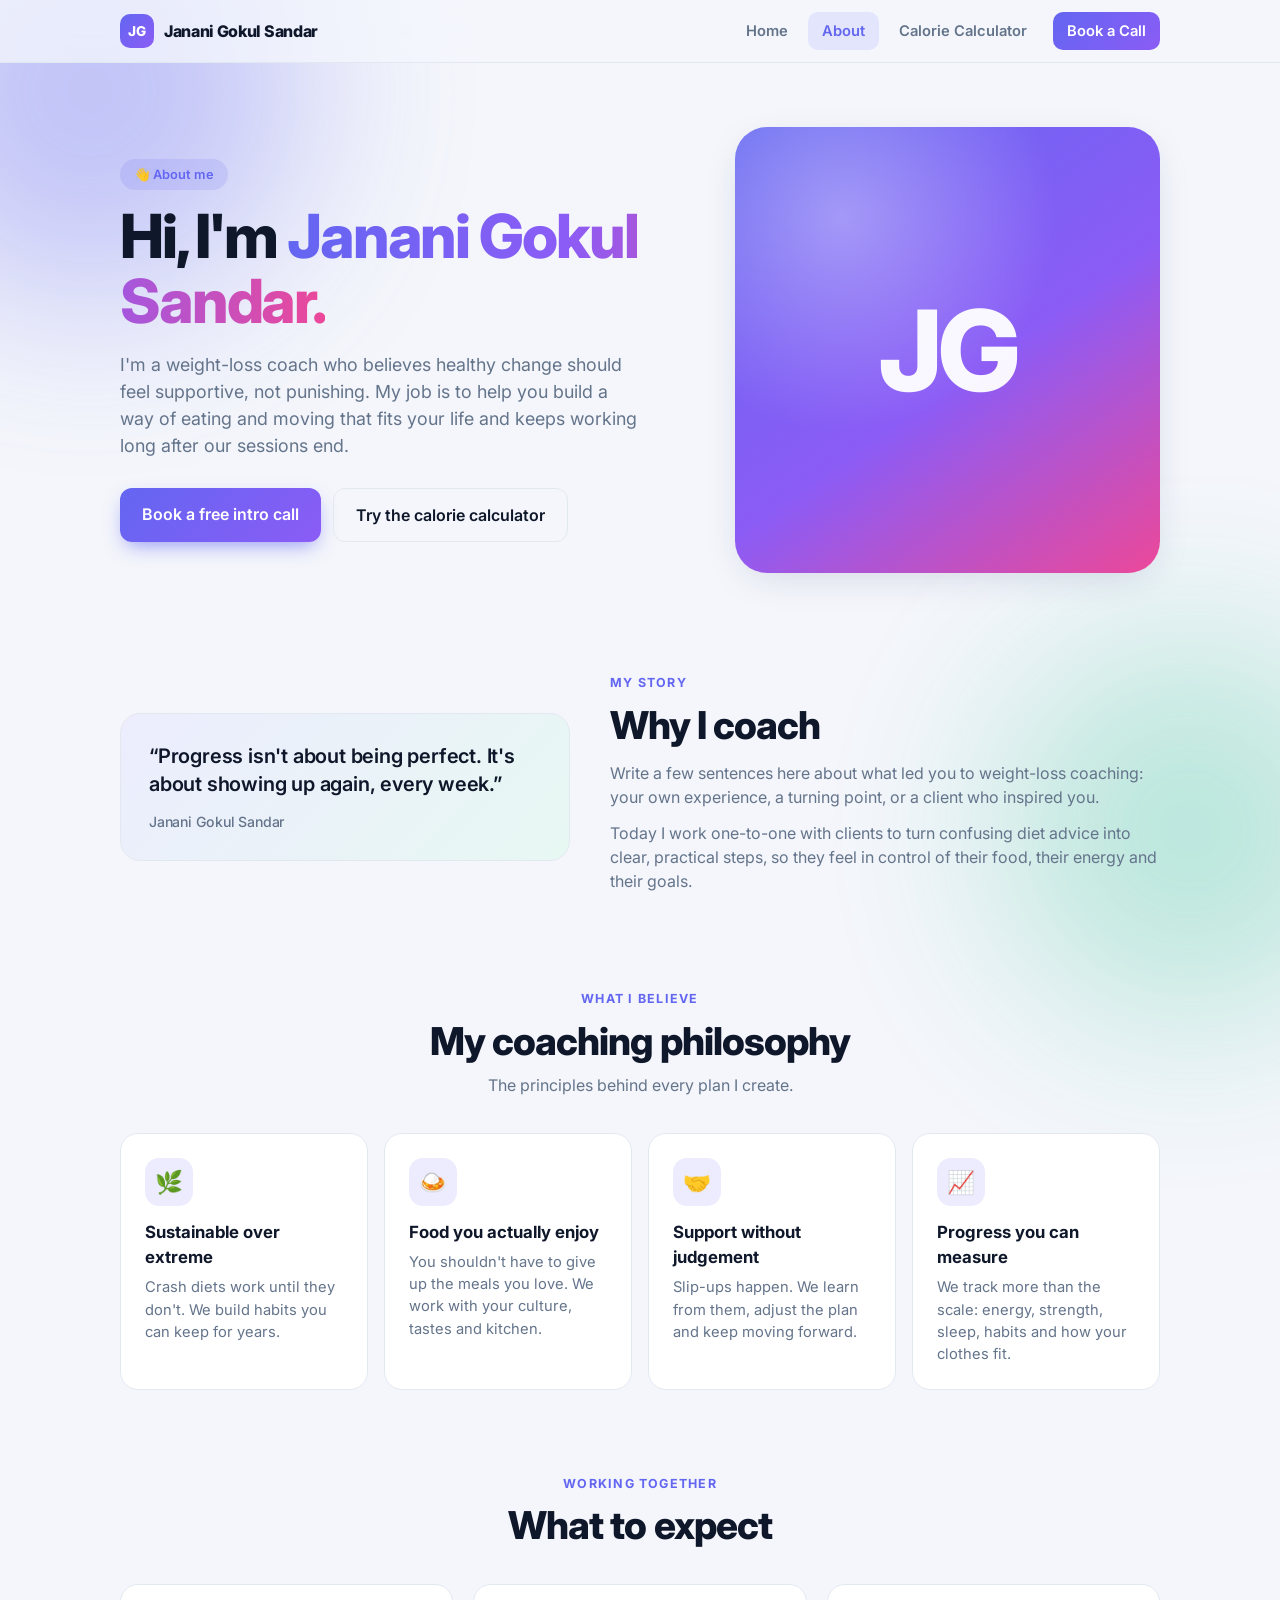
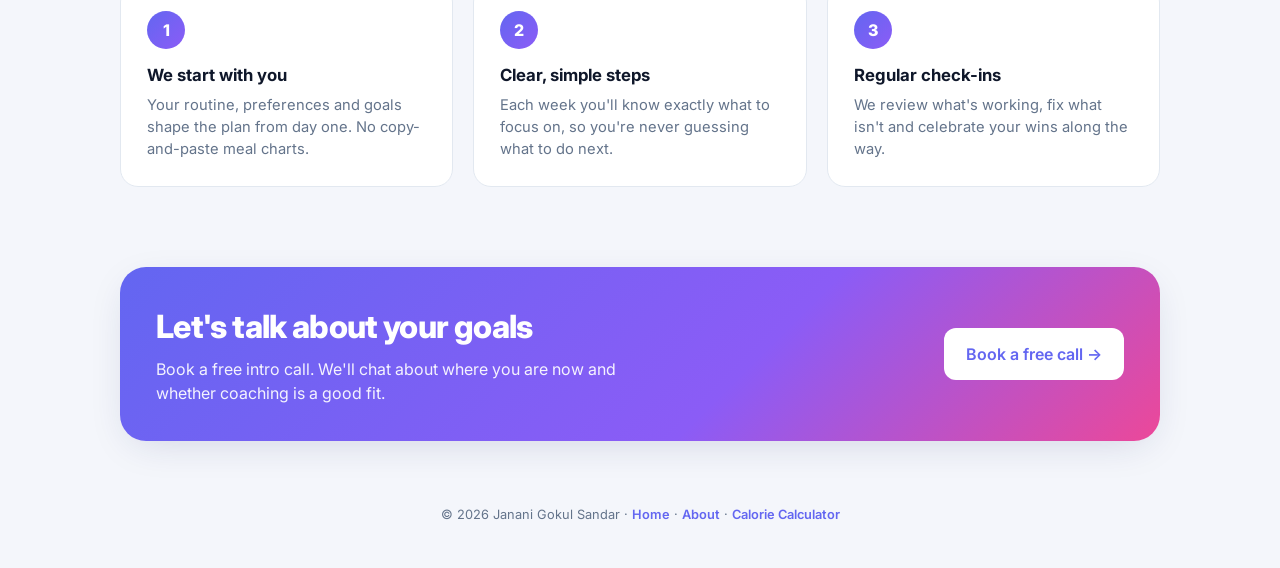
==== healthCalculator/about.html @ 996cc42f "v1.1 second commit with about page" ====
<!DOCTYPE html>
<html lang="en">
<head>
  <meta charset="UTF-8" />
  <meta name="viewport" content="width=device-width, initial-scale=1" />
  <title>About | Janani Gokul Sandar, Weight-Loss Coach</title>
  <meta name="description" content="Get to know Janani Gokul Sandar: her coaching philosophy, how she works with clients, and what to expect." />
  <link rel="preconnect" href="https://fonts.googleapis.com" />
  <link rel="preconnect" href="https://fonts.gstatic.com" crossorigin />
  <link href="https://fonts.googleapis.com/css2?family=Inter:wght@400;500;600;700;800&display=swap" rel="stylesheet" />
  <link rel="stylesheet" href="style.css" />
  <link rel="stylesheet" href="nav.css" />
  <link rel="stylesheet" href="home.css" />
</head>
<body class="home">
  <div class="bg-blob blob-1"></div>
  <div class="bg-blob blob-2"></div>

  <header class="site-nav">
    <div class="nav-inner">
      <a class="brand" href="index.html" aria-label="Janani Gokul Sandar, home">
        <span class="brand-mark">JG</span>
        <span>Janani Gokul Sandar</span>
      </a>
      <button class="nav-toggle" id="nav-toggle" aria-label="Toggle menu" aria-expanded="false" aria-controls="nav-links"><span></span></button>
      <ul class="nav-links" id="nav-links">
        <li><a href="index.html">Home</a></li>
        <li><a href="about.html" aria-current="page">About</a></li>
        <li><a href="calculator.html">Calorie Calculator</a></li>
        <li><a class="nav-cta" href="index.html#contact">Book a Call</a></li>
      </ul>
    </div>
  </header>

  <main class="wrapper">

    <!-- INTRO -->
    <section class="landing-hero">
      <div>
        <span class="badge">👋 About me</span>
        <h1>Hi, I'm <span class="grad">Janani Gokul Sandar.</span></h1>
        <p class="lead">
          I'm a weight-loss coach who believes healthy change should feel supportive, not punishing. My job is to help you build a way of eating and moving that fits your life and keeps working long after our sessions end.
        </p>
        <div class="hero-cta">
          <a class="btn primary link-btn" href="index.html#contact">Book a free intro call</a>
          <a class="btn outline link-btn" href="calculator.html">Try the calorie calculator</a>
        </div>
      </div>

      <div class="portrait">
        <span class="initials" aria-hidden="true">JG</span>
        <!-- Save a photo as images/about.jpg. If the file is missing, the JG monogram shows instead. -->
        <img class="portrait-img" src="images/about.jpg" alt="Janani Gokul Sandar, weight-loss coach" fetchpriority="high" onerror="this.remove()" />
      </div>
    </section>

    <!-- STORY -->
    <section class="section" id="story">
      <div class="about">
        <blockquote class="quote">
          “Progress isn't about being perfect. It's about showing up again, every week.”
          <span>Janani Gokul Sandar</span>
        </blockquote>
        <div>
          <span class="eyebrow">My story</span>
          <h2>Why I coach</h2>
          <p>
            Write a few sentences here about what led you to weight-loss coaching: your own experience, a turning point, or a client who inspired you.
          </p>
          <p>
            Today I work one-to-one with clients to turn confusing diet advice into clear, practical steps, so they feel in control of their food, their energy and their goals.
          </p>
        </div>
      </div>
    </section>

    <!-- VALUES -->
    <section class="section" id="values">
      <div class="section-head">
        <span class="eyebrow">What I believe</span>
        <h2>My coaching philosophy</h2>
        <p>The principles behind every plan I create.</p>
      </div>
      <div class="grid-4">
        <article class="feature">
          <div class="icon">🌿</div>
          <h3>Sustainable over extreme</h3>
          <p>Crash diets work until they don't. We build habits you can keep for years.</p>
        </article>
        <article class="feature">
          <div class="icon">🍛</div>
          <h3>Food you actually enjoy</h3>
          <p>You shouldn't have to give up the meals you love. We work with your culture, tastes and kitchen.</p>
        </article>
        <article class="feature">
          <div class="icon">🤝</div>
          <h3>Support without judgement</h3>
          <p>Slip-ups happen. We learn from them, adjust the plan and keep moving forward.</p>
        </article>
        <article class="feature">
          <div class="icon">📈</div>
          <h3>Progress you can measure</h3>
          <p>We track more than the scale: energy, strength, sleep, habits and how your clothes fit.</p>
        </article>
      </div>
    </section>

    <!-- WORKING TOGETHER -->
    <section class="section" id="working-together">
      <div class="section-head">
        <span class="eyebrow">Working together</span>
        <h2>What to expect</h2>
      </div>
      <div class="grid-3">
        <article class="step">
          <div class="num">1</div>
          <h3>We start with you</h3>
          <p>Your routine, preferences and goals shape the plan from day one. No copy-and-paste meal charts.</p>
        </article>
        <article class="step">
          <div class="num">2</div>
          <h3>Clear, simple steps</h3>
          <p>Each week you'll know exactly what to focus on, so you're never guessing what to do next.</p>
        </article>
        <article class="step">
          <div class="num">3</div>
          <h3>Regular check-ins</h3>
          <p>We review what's working, fix what isn't and celebrate your wins along the way.</p>
        </article>
      </div>
    </section>

    <!-- CTA -->
    <section class="section">
      <div class="promo">
        <div>
          <h2>Let's talk about your goals</h2>
          <p>Book a free intro call. We'll chat about where you are now and whether coaching is a good fit.</p>
        </div>
        <a class="btn link-btn" href="index.html#contact">Book a free call →</a>
      </div>
    </section>

    <footer>
      © <span id="year">2026</span> Janani Gokul Sandar ·
      <a href="index.html">Home</a> ·
      <a href="about.html">About</a> ·
      <a href="calculator.html">Calorie Calculator</a>
    </footer>
  </main>

  <script src="nav.js"></script>
  <script src="home.js"></script>
</body>
</html>
---- healthCalculator/style.css ----
:root {
  --bg: #f4f6fb;
  --surface: #ffffff;
  --surface-2: #f1f4fa;
  --text: #0f172a;
  --muted: #64748b;
  --border: #e2e8f0;
  --primary: #6366f1;
  --primary-2: #8b5cf6;
  --lose: #0ea5e9;
  --maintain: #10b981;
  --gain: #f59e0b;
  --danger: #ef4444;
  --shadow: 0 10px 40px -12px rgba(30, 41, 99, 0.18);
  --radius: 20px;
}

@media (prefers-color-scheme: dark) {
  :root {
    --bg: #0b1020;
    --surface: #131a2e;
    --surface-2: #1a2340;
    --text: #e8ecf8;
    --muted: #94a3c0;
    --border: #243055;
    --shadow: 0 10px 40px -12px rgba(0, 0, 0, 0.6);
  }
}

* { box-sizing: border-box; margin: 0; padding: 0; }

html { scroll-behavior: smooth; }

body {
  font-family: "Inter", system-ui, -apple-system, "Segoe UI", Roboto, sans-serif;
  background: var(--bg);
  color: var(--text);
  line-height: 1.5;
  min-height: 100vh;
  overflow-x: hidden;
  -webkit-font-smoothing: antialiased;
}

/* Decorative background */
.bg-blob {
  position: fixed;
  border-radius: 50%;
  filter: blur(90px);
  opacity: 0.35;
  z-index: 0;
  pointer-events: none;
}
.blob-1 { width: 420px; height: 420px; background: var(--primary); top: -120px; left: -120px; }
.blob-2 { width: 380px; height: 380px; background: var(--maintain); bottom: -120px; right: -100px; opacity: 0.25; }

.wrapper {
  position: relative;
  z-index: 1;
  max-width: 1080px;
  margin: 0 auto;
  padding: 48px 20px 32px;
}

/* Hero */
.hero { text-align: center; margin-bottom: 36px; }
.badge {
  display: inline-block;
  padding: 6px 14px;
  font-size: 0.8rem;
  font-weight: 600;
  border-radius: 999px;
  background: color-mix(in srgb, var(--primary) 14%, transparent);
  color: var(--primary);
  margin-bottom: 14px;
}
.hero h1 {
  font-size: clamp(2.1rem, 5vw, 3.4rem);
  font-weight: 800;
  letter-spacing: -0.03em;
  line-height: 1.1;
}
.grad {
  background: linear-gradient(90deg, var(--primary), var(--primary-2), #ec4899);
  -webkit-background-clip: text;
  background-clip: text;
  color: transparent;
}
.hero p { color: var(--muted); max-width: 520px; margin: 12px auto 0; font-size: 1.05rem; }

/* Layout */
.layout {
  display: grid;
  grid-template-columns: 1fr 1fr;
  gap: 24px;
  align-items: start;
}
@media (max-width: 860px) { .layout { grid-template-columns: 1fr; } }

.card {
  background: var(--surface);
  border: 1px solid var(--border);
  border-radius: var(--radius);
  box-shadow: var(--shadow);
  padding: 28px;
}
.card-head {
  display: flex;
  align-items: center;
  justify-content: space-between;
  gap: 12px;
  margin-bottom: 22px;
}
.card h2 { font-size: 1.25rem; font-weight: 700; letter-spacing: -0.01em; }

/* Fields */
.field { margin-bottom: 20px; border: 0; }
.label {
  display: flex;
  align-items: baseline;
  gap: 6px;
  font-size: 0.85rem;
  font-weight: 600;
  margin-bottom: 8px;
  padding: 0;
}
.label em { font-style: normal; font-weight: 500; color: var(--muted); }

.input-wrap { position: relative; flex: 1; }
.input-wrap.suffix::after {
  content: attr(data-suffix);
  position: absolute;
  right: 14px;
  top: 50%;
  transform: translateY(-50%);
  color: var(--muted);
  font-size: 0.85rem;
  pointer-events: none;
}
input[type="number"] {
  width: 100%;
  padding: 13px 14px;
  font: inherit;
  font-weight: 500;
  color: var(--text);
  background: var(--surface-2);
  border: 1.5px solid transparent;
  border-radius: 12px;
  outline: none;
  transition: border-color 0.2s, background 0.2s, box-shadow 0.2s;
  -moz-appearance: textfield;
}
input[type="number"]::-webkit-outer-spin-button,
input[type="number"]::-webkit-inner-spin-button { -webkit-appearance: none; margin: 0; }
input[type="number"]::placeholder { color: var(--muted); opacity: 0.7; }
input[type="number"]:focus {
  border-color: var(--primary);
  background: var(--surface);
  box-shadow: 0 0 0 4px color-mix(in srgb, var(--primary) 18%, transparent);
}
input.invalid { border-color: var(--danger); }
.row { display: flex; gap: 12px; }
.error { color: var(--danger); font-size: 0.78rem; margin-top: 6px; min-height: 0; }
.error:empty { display: none; }
.hidden { display: none !important; }

/* Segmented control */
.segmented {
  display: grid;
  grid-auto-flow: column;
  grid-auto-columns: 1fr;
  gap: 4px;
  padding: 4px;
  background: var(--surface-2);
  border-radius: 12px;
}
.segmented input { position: absolute; opacity: 0; pointer-events: none; }
.segmented label {
  text-align: center;
  padding: 10px 14px;
  font-size: 0.9rem;
  font-weight: 600;
  color: var(--muted);
  border-radius: 9px;
  cursor: pointer;
  transition: all 0.2s;
  user-select: none;
}
.segmented input:checked + label {
  background: var(--surface);
  color: var(--primary);
  box-shadow: 0 2px 8px rgba(15, 23, 42, 0.12);
}
.segmented input:focus-visible + label { outline: 2px solid var(--primary); outline-offset: 2px; }
.segmented.small label { padding: 6px 12px; font-size: 0.78rem; }

/* Activity cards */
.activity { display: grid; gap: 8px; }
.activity legend { margin-bottom: 8px; float: left; width: 100%; }
.activity input { position: absolute; opacity: 0; pointer-events: none; }
.activity label {
  display: flex;
  flex-direction: column;
  gap: 2px;
  padding: 12px 16px 12px 46px;
  position: relative;
  background: var(--surface-2);
  border: 1.5px solid transparent;
  border-radius: 12px;
  cursor: pointer;
  transition: all 0.2s;
}
.activity label strong { font-size: 0.92rem; font-weight: 600; }
.activity label small { color: var(--muted); font-size: 0.78rem; }
.activity label::before {
  content: "";
  position: absolute;
  left: 16px;
  top: 50%;
  width: 18px;
  height: 18px;
  transform: translateY(-50%);
  border-radius: 50%;
  border: 2px solid var(--border);
  background: var(--surface);
  transition: all 0.2s;
}
.activity label:hover { border-color: color-mix(in srgb, var(--primary) 40%, transparent); }
.activity input:checked + label {
  border-color: var(--primary);
  background: color-mix(in srgb, var(--primary) 8%, var(--surface));
}
.activity input:checked + label::before {
  border-color: var(--primary);
  background: radial-gradient(circle, var(--primary) 45%, var(--surface) 50%);
}
.activity input:focus-visible + label { outline: 2px solid var(--primary); outline-offset: 2px; }

/* Buttons */
.actions { display: flex; gap: 12px; margin-top: 8px; }
.btn {
  font: inherit;
  font-weight: 600;
  padding: 14px 22px;
  border-radius: 12px;
  border: 0;
  cursor: pointer;
  transition: transform 0.15s, box-shadow 0.2s, background 0.2s;
}
.btn:active { transform: scale(0.98); }
.btn.primary {
  flex: 1;
  color: #fff;
  background: linear-gradient(135deg, var(--primary), var(--primary-2));
  box-shadow: 0 8px 20px -6px color-mix(in srgb, var(--primary) 70%, transparent);
}
.btn.primary:hover { transform: translateY(-1px); box-shadow: 0 12px 26px -6px color-mix(in srgb, var(--primary) 80%, transparent); }
.btn.ghost { background: var(--surface-2); color: var(--muted); }
.btn.ghost:hover { color: var(--text); }

/* Results */
.results { position: sticky; top: 20px; min-height: 380px; }
@media (max-width: 860px) { .results { position: static; } }

.placeholder {
  display: flex;
  flex-direction: column;
  align-items: center;
  justify-content: center;
  text-align: center;
  min-height: 320px;
  color: var(--muted);
}
.ph-icon { font-size: 3.4rem; margin-bottom: 12px; }
.placeholder h2 { color: var(--text); margin-bottom: 6px; }

.output { animation: rise 0.5s ease both; }
@keyframes rise { from { opacity: 0; transform: translateY(14px); } to { opacity: 1; transform: none; } }
.output h2 { margin-bottom: 16px; }

.stat-row { display: grid; grid-template-columns: 1fr 1fr; gap: 12px; margin-bottom: 16px; }
.mini {
  display: flex;
  flex-direction: column;
  padding: 12px 14px;
  background: var(--surface-2);
  border-radius: 14px;
}
.mini span { font-size: 0.72rem; font-weight: 600; color: var(--muted); letter-spacing: 0.06em; text-transform: uppercase; }
.mini b { font-size: 1.4rem; font-weight: 700; }
.mini small { color: var(--muted); font-size: 0.75rem; }

.plans { display: grid; gap: 12px; }
.plan {
  --c: var(--primary);
  padding: 16px 18px;
  border-radius: 16px;
  background: color-mix(in srgb, var(--c) 9%, var(--surface));
  border: 1.5px solid color-mix(in srgb, var(--c) 28%, transparent);
  transition: transform 0.2s;
}
.plan:hover { transform: translateY(-2px); }
.plan.lose { --c: var(--lose); }
.plan.maintain { --c: var(--maintain); }
.plan.gain { --c: var(--gain); }
.plan.featured { border-width: 2px; border-color: var(--c); }
.plan-top { display: flex; justify-content: space-between; align-items: center; gap: 8px; flex-wrap: wrap; }
.tag { font-weight: 700; font-size: 0.9rem; color: var(--c); }
.delta { font-size: 0.74rem; color: var(--muted); }
.kcal { display: flex; align-items: baseline; gap: 8px; margin-top: 4px; }
.kcal b { font-size: 2.2rem; font-weight: 800; letter-spacing: -0.03em; font-variant-numeric: tabular-nums; }
.kcal span { color: var(--muted); font-size: 0.85rem; font-weight: 500; }
.note { margin-top: 6px; font-size: 0.78rem; color: var(--danger); }

.disclaimer { margin-top: 18px; font-size: 0.75rem; color: var(--muted); }

footer { text-align: center; color: var(--muted); font-size: 0.8rem; margin-top: 36px; }

@media (max-width: 480px) {
  .card { padding: 20px; }
  .wrapper { padding-top: 32px; }
}

@media (prefers-reduced-motion: reduce) {
  * { animation: none !important; transition: none !important; }
}
---- healthCalculator/nav.css ----
/* Shared site navigation (used on every page) */
.site-nav {
  position: sticky;
  top: 0;
  z-index: 50;
  background: color-mix(in srgb, var(--bg) 78%, transparent);
  -webkit-backdrop-filter: saturate(160%) blur(14px);
  backdrop-filter: saturate(160%) blur(14px);
  border-bottom: 1px solid var(--border);
}
.nav-inner {
  max-width: 1080px;
  margin: 0 auto;
  padding: 12px 20px;
  display: flex;
  align-items: center;
  justify-content: space-between;
  gap: 16px;
}
.brand {
  display: inline-flex;
  align-items: center;
  gap: 10px;
  font-weight: 800;
  letter-spacing: -0.02em;
  color: var(--text);
  text-decoration: none;
}
.brand-mark {
  display: grid;
  place-items: center;
  width: 34px;
  height: 34px;
  border-radius: 10px;
  color: #fff;
  font-size: 0.85rem;
  background: linear-gradient(135deg, var(--primary), var(--primary-2));
}
.nav-links {
  display: flex;
  align-items: center;
  gap: 6px;
  list-style: none;
}
.nav-links a {
  display: block;
  padding: 8px 14px;
  border-radius: 10px;
  font-size: 0.92rem;
  font-weight: 600;
  color: var(--muted);
  text-decoration: none;
  transition: color 0.2s, background 0.2s;
}
.nav-links a:hover { color: var(--text); background: var(--surface-2); }
.nav-links a[aria-current="page"] {
  color: var(--primary);
  background: color-mix(in srgb, var(--primary) 12%, transparent);
}
.nav-links a.nav-cta {
  color: #fff;
  background: linear-gradient(135deg, var(--primary), var(--primary-2));
  margin-left: 6px;
}
.nav-links a.nav-cta:hover { color: #fff; filter: brightness(1.08); }

.nav-toggle {
  display: none;
  width: 42px;
  height: 42px;
  border: 0;
  border-radius: 10px;
  background: var(--surface-2);
  cursor: pointer;
  position: relative;
}
.nav-toggle span,
.nav-toggle span::before,
.nav-toggle span::after {
  content: "";
  position: absolute;
  left: 11px;
  width: 20px;
  height: 2px;
  border-radius: 2px;
  background: var(--text);
  transition: transform 0.25s, opacity 0.2s;
}
.nav-toggle span { top: 20px; }
.nav-toggle span::before { left: 0; top: -6px; }
.nav-toggle span::after { left: 0; top: 6px; }
.nav-toggle[aria-expanded="true"] span { background: transparent; }
.nav-toggle[aria-expanded="true"] span::before { transform: translateY(6px) rotate(45deg); }
.nav-toggle[aria-expanded="true"] span::after { transform: translateY(-6px) rotate(-45deg); }

@media (max-width: 720px) {
  .nav-toggle { display: block; }
  .nav-links {
    position: absolute;
    top: 100%;
    left: 0;
    right: 0;
    flex-direction: column;
    align-items: stretch;
    gap: 4px;
    padding: 12px 20px 18px;
    background: var(--bg);
    border-bottom: 1px solid var(--border);
    display: none;
  }
  .nav-links.open { display: flex; }
  .nav-links a { padding: 12px 14px; }
  .nav-links a.nav-cta { margin: 6px 0 0; text-align: center; }
}
---- healthCalculator/home.css ----
/* Landing page styles (builds on style.css variables + nav.css) */
.home .wrapper { max-width: 1080px; padding-top: 0; }
.section { padding: 72px 0 8px; scroll-margin-top: 70px; }
.section-head { text-align: center; max-width: 620px; margin: 0 auto 36px; }
.eyebrow {
  display: inline-block;
  font-size: 0.78rem;
  font-weight: 700;
  letter-spacing: 0.1em;
  text-transform: uppercase;
  color: var(--primary);
  margin-bottom: 10px;
}
.section-head h2 {
  font-size: clamp(1.7rem, 3.6vw, 2.4rem);
  font-weight: 800;
  letter-spacing: -0.025em;
  line-height: 1.15;
}
.section-head p { color: var(--muted); margin-top: 10px; }

/* Hero */
.landing-hero {
  display: grid;
  grid-template-columns: 1.15fr 0.85fr;
  gap: 40px;
  align-items: center;
  padding: 64px 0 24px;
}
.landing-hero h1 {
  font-size: clamp(2.3rem, 5.4vw, 3.8rem);
  font-weight: 800;
  letter-spacing: -0.035em;
  line-height: 1.07;
  margin-bottom: 18px;
}
.lead { font-size: 1.12rem; color: var(--muted); max-width: 520px; }
.hero-cta { display: flex; flex-wrap: wrap; gap: 12px; margin-top: 28px; }
.btn.link-btn { display: inline-block; text-decoration: none; text-align: center; }
.btn.primary.link-btn { flex: 0 0 auto; }
.btn.outline {
  background: transparent;
  color: var(--text);
  border: 1.5px solid var(--border);
}
.btn.outline:hover { border-color: var(--primary); color: var(--primary); }

.hero-points { list-style: none; display: flex; flex-wrap: wrap; gap: 8px 22px; margin-top: 28px; color: var(--muted); font-size: 0.9rem; font-weight: 500; }
.hero-points li::before { content: "✓"; color: var(--maintain); font-weight: 800; margin-right: 8px; }

.portrait {
  position: relative;
  aspect-ratio: 1 / 1.05;
  border-radius: 32px;
  display: grid;
  place-items: center;
  background:
    radial-gradient(circle at 25% 20%, rgba(255,255,255,0.35), transparent 45%),
    linear-gradient(145deg, var(--primary), var(--primary-2) 55%, #ec4899);
  box-shadow: var(--shadow);
  overflow: hidden;
}
.portrait .initials {
  font-size: clamp(4rem, 12vw, 7rem);
  font-weight: 800;
  letter-spacing: -0.04em;
  color: rgba(255, 255, 255, 0.95);
}
.float-card {
  position: absolute;
  z-index: 2;
  display: flex;
  flex-direction: column;
  padding: 12px 16px;
  border-radius: 16px;
  background: var(--surface);
  color: var(--text);
  box-shadow: var(--shadow);
  font-size: 0.78rem;
  color: var(--muted);
}
.float-card b { font-size: 1.05rem; color: var(--text); }
.fc-1 { left: 16px; bottom: 22px; }
.fc-2 { right: 16px; top: 22px; }

/* Hero photo: sits on top of the monogram; hidden automatically if the file is missing */
.portrait-img {
  position: absolute;
  inset: 0;
  z-index: 1;
  width: 100%;
  height: 100%;
  object-fit: cover;
  object-position: center 20%;
}
/* soft gradient so the floating cards stay readable over any photo */
.portrait:has(.portrait-img)::after {
  content: "";
  position: absolute;
  inset: 0;
  z-index: 1;
  pointer-events: none;
  background: linear-gradient(to top, rgba(15, 23, 42, 0.28), transparent 40%);
}

@media (max-width: 860px) {
  .landing-hero { grid-template-columns: 1fr; padding-top: 40px; }
  .portrait { max-width: 380px; margin: 0 auto; width: 100%; }
}

/* About */
.about {
  display: grid;
  grid-template-columns: 0.9fr 1.1fr;
  gap: 40px;
  align-items: center;
}
.about h2 { font-size: clamp(1.7rem, 3.6vw, 2.4rem); font-weight: 800; letter-spacing: -0.025em; line-height: 1.15; margin-bottom: 14px; }
.about p { color: var(--muted); margin-bottom: 12px; }
.quote {
  padding: 28px;
  border-radius: var(--radius);
  background: linear-gradient(135deg, color-mix(in srgb, var(--primary) 12%, var(--surface)), color-mix(in srgb, var(--maintain) 10%, var(--surface)));
  border: 1px solid var(--border);
  font-size: 1.25rem;
  font-weight: 600;
  letter-spacing: -0.01em;
  line-height: 1.4;
}
.quote span { display: block; margin-top: 14px; font-size: 0.88rem; font-weight: 500; color: var(--muted); }
@media (max-width: 860px) { .about { grid-template-columns: 1fr; } }

/* Grids */
.grid-4 { display: grid; grid-template-columns: repeat(4, 1fr); gap: 16px; }
.grid-3 { display: grid; grid-template-columns: repeat(3, 1fr); gap: 20px; }
@media (max-width: 980px) { .grid-4 { grid-template-columns: repeat(2, 1fr); } }
@media (max-width: 760px) { .grid-4, .grid-3 { grid-template-columns: 1fr; } }

.feature {
  background: var(--surface);
  border: 1px solid var(--border);
  border-radius: 18px;
  padding: 24px;
  transition: transform 0.2s, box-shadow 0.2s;
}
.feature:hover { transform: translateY(-4px); box-shadow: var(--shadow); }
.feature .icon {
  display: grid;
  place-items: center;
  width: 48px;
  height: 48px;
  border-radius: 14px;
  font-size: 1.4rem;
  margin-bottom: 14px;
  background: color-mix(in srgb, var(--primary) 12%, transparent);
}
.feature h3 { font-size: 1.05rem; font-weight: 700; margin-bottom: 6px; }
.feature p { color: var(--muted); font-size: 0.92rem; }

/* Steps */
.step { position: relative; padding: 26px; background: var(--surface); border: 1px solid var(--border); border-radius: 18px; }
.step .num {
  display: grid;
  place-items: center;
  width: 38px;
  height: 38px;
  border-radius: 50%;
  font-weight: 800;
  color: #fff;
  background: linear-gradient(135deg, var(--primary), var(--primary-2));
  margin-bottom: 14px;
}
.step h3 { font-size: 1.05rem; margin-bottom: 6px; }
.step p { color: var(--muted); font-size: 0.92rem; }

/* Programs */
.program {
  display: flex;
  flex-direction: column;
  background: var(--surface);
  border: 1.5px solid var(--border);
  border-radius: 22px;
  padding: 28px;
}
.program.popular {
  border-color: var(--primary);
  box-shadow: 0 18px 44px -18px color-mix(in srgb, var(--primary) 55%, transparent);
  position: relative;
}
.program .pill {
  position: absolute;
  top: -12px;
  left: 28px;
  padding: 4px 12px;
  border-radius: 999px;
  font-size: 0.72rem;
  font-weight: 700;
  color: #fff;
  background: linear-gradient(135deg, var(--primary), var(--primary-2));
}
.program h3 { font-size: 1.25rem; font-weight: 700; }
.program .dur { color: var(--primary); font-weight: 600; font-size: 0.85rem; margin: 2px 0 10px; }
.program > p { color: var(--muted); font-size: 0.92rem; margin-bottom: 16px; }
.program ul { list-style: none; display: grid; gap: 8px; margin-bottom: 22px; font-size: 0.92rem; }
.program li::before { content: "✓"; color: var(--maintain); font-weight: 800; margin-right: 10px; }
.program .btn { margin-top: auto; }

/* Calculator promo */
.promo {
  display: grid;
  grid-template-columns: 1fr auto;
  gap: 24px;
  align-items: center;
  padding: 36px;
  border-radius: 26px;
  color: #fff;
  background: linear-gradient(135deg, var(--primary), var(--primary-2) 60%, #ec4899);
  box-shadow: var(--shadow);
}
.promo h2 { font-size: clamp(1.5rem, 3vw, 2rem); font-weight: 800; letter-spacing: -0.02em; margin-bottom: 6px; }
.promo p { opacity: 0.92; max-width: 520px; }
.promo .btn { background: #fff; color: var(--primary); box-shadow: none; }
@media (max-width: 760px) { .promo { grid-template-columns: 1fr; padding: 28px; } }

/* FAQ */
.faq { max-width: 760px; margin: 0 auto; display: grid; gap: 10px; }
.faq details {
  background: var(--surface);
  border: 1px solid var(--border);
  border-radius: 14px;
  padding: 0 20px;
}
.faq summary {
  cursor: pointer;
  list-style: none;
  padding: 18px 0;
  font-weight: 600;
  display: flex;
  justify-content: space-between;
  gap: 16px;
}
.faq summary::-webkit-details-marker { display: none; }
.faq summary::after { content: "+"; font-size: 1.3rem; color: var(--primary); line-height: 1; transition: transform 0.2s; }
.faq details[open] summary::after { transform: rotate(45deg); }
.faq details p { color: var(--muted); padding-bottom: 18px; font-size: 0.95rem; }

/* Contact */
.contact {
  display: grid;
  grid-template-columns: 1fr 1fr;
  gap: 32px;
  padding: 36px;
  background: var(--surface);
  border: 1px solid var(--border);
  border-radius: 26px;
  box-shadow: var(--shadow);
}
.contact h2 { font-size: clamp(1.6rem, 3.2vw, 2.2rem); font-weight: 800; letter-spacing: -0.025em; line-height: 1.15; margin-bottom: 12px; }
.contact > div > p { color: var(--muted); }
.contact-list { list-style: none; margin-top: 20px; display: grid; gap: 10px; font-size: 0.95rem; }
.contact-list a { color: var(--primary); font-weight: 600; text-decoration: none; }
.contact-list a:hover { text-decoration: underline; }
.contact form { display: grid; gap: 14px; }
.contact input[type="text"],
.contact input[type="email"],
.contact textarea {
  width: 100%;
  padding: 13px 14px;
  font: inherit;
  color: var(--text);
  background: var(--surface-2);
  border: 1.5px solid transparent;
  border-radius: 12px;
  outline: none;
  transition: border-color 0.2s, box-shadow 0.2s;
}
.contact textarea { min-height: 110px; resize: vertical; }
.contact input:focus, .contact textarea:focus {
  border-color: var(--primary);
  box-shadow: 0 0 0 4px color-mix(in srgb, var(--primary) 18%, transparent);
}
.form-msg { font-size: 0.85rem; color: var(--maintain); min-height: 1.2em; }
@media (max-width: 860px) { .contact { grid-template-columns: 1fr; padding: 24px; } }

.home footer { margin-top: 56px; padding-bottom: 12px; }
.home footer a { color: var(--primary); text-decoration: none; font-weight: 600; }
.text-link { color: var(--primary); font-weight: 600; text-decoration: none; }
.text-link:hover { text-decoration: underline; }
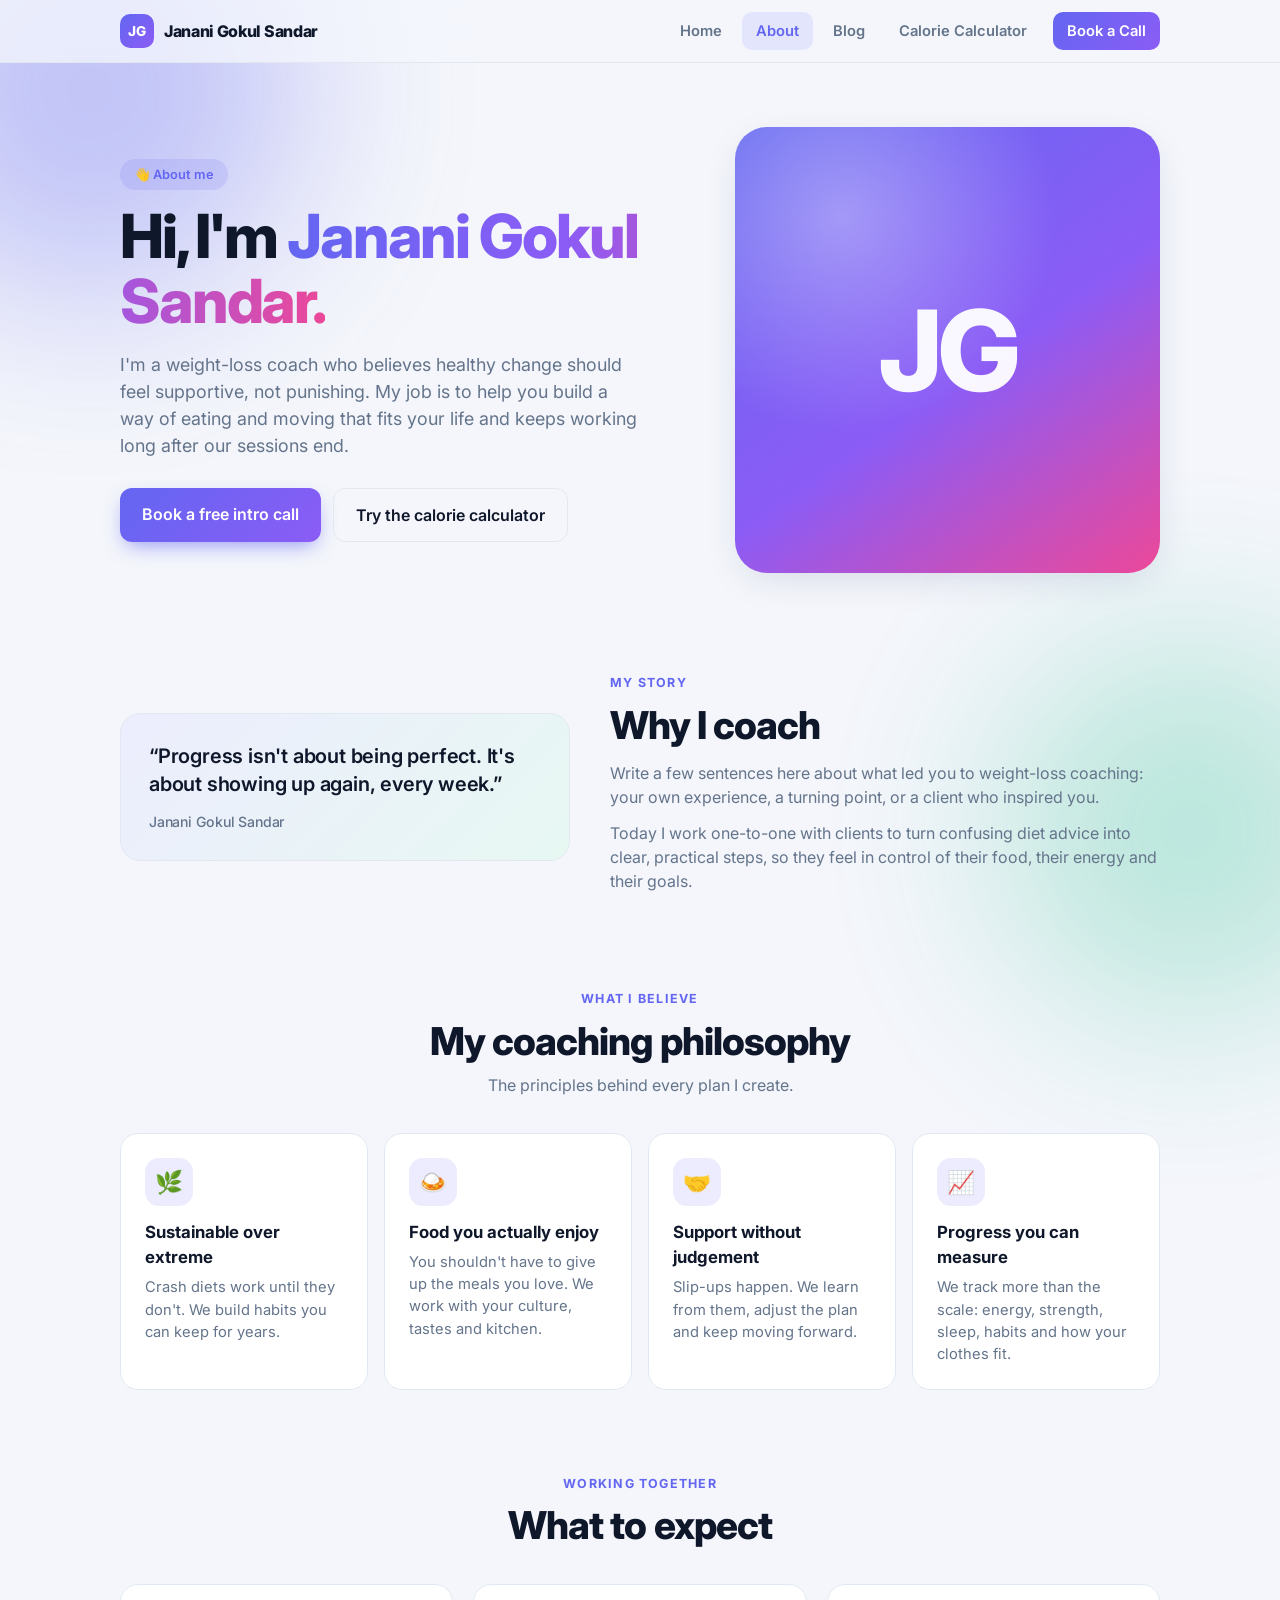
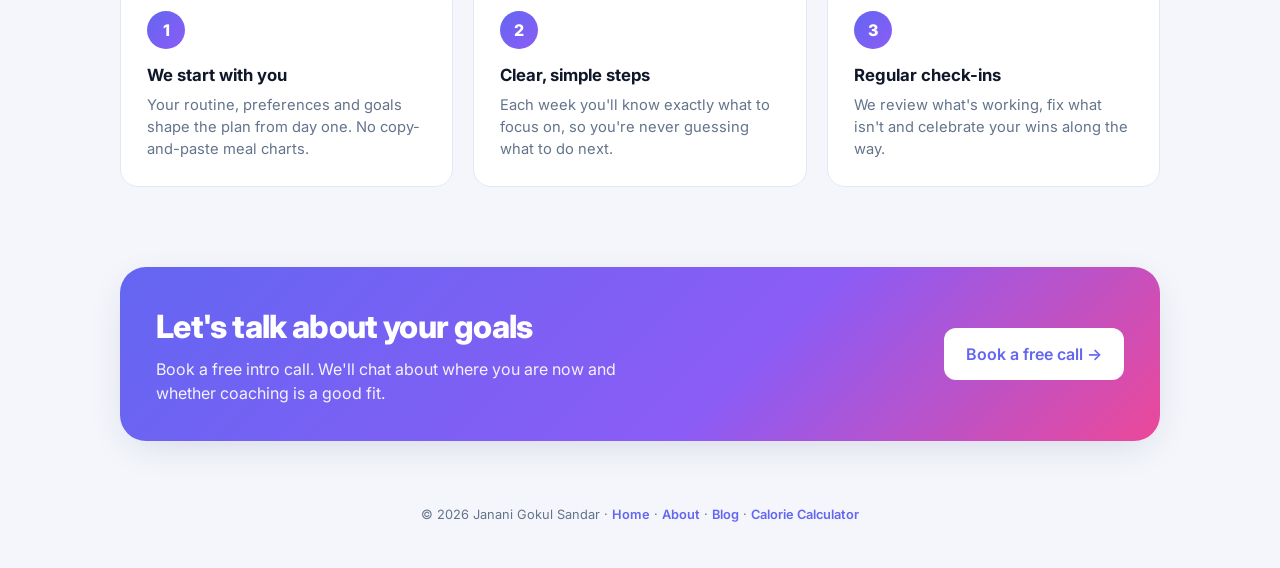
==== commit cc894b9a: "v1.2 blog added" ====
--- a/healthCalculator/about.html
+++ b/healthCalculator/about.html
@@ -26,6 +26,7 @@
       <ul class="nav-links" id="nav-links">
         <li><a href="index.html">Home</a></li>
         <li><a href="about.html" aria-current="page">About</a></li>
+        <li><a href="blog.html">Blog</a></li>
         <li><a href="calculator.html">Calorie Calculator</a></li>
         <li><a class="nav-cta" href="index.html#contact">Book a Call</a></li>
       </ul>
@@ -146,6 +147,7 @@
       © <span id="year">2026</span> Janani Gokul Sandar ·
       <a href="index.html">Home</a> ·
       <a href="about.html">About</a> ·
+      <a href="blog.html">Blog</a> ·
       <a href="calculator.html">Calorie Calculator</a>
     </footer>
   </main>
